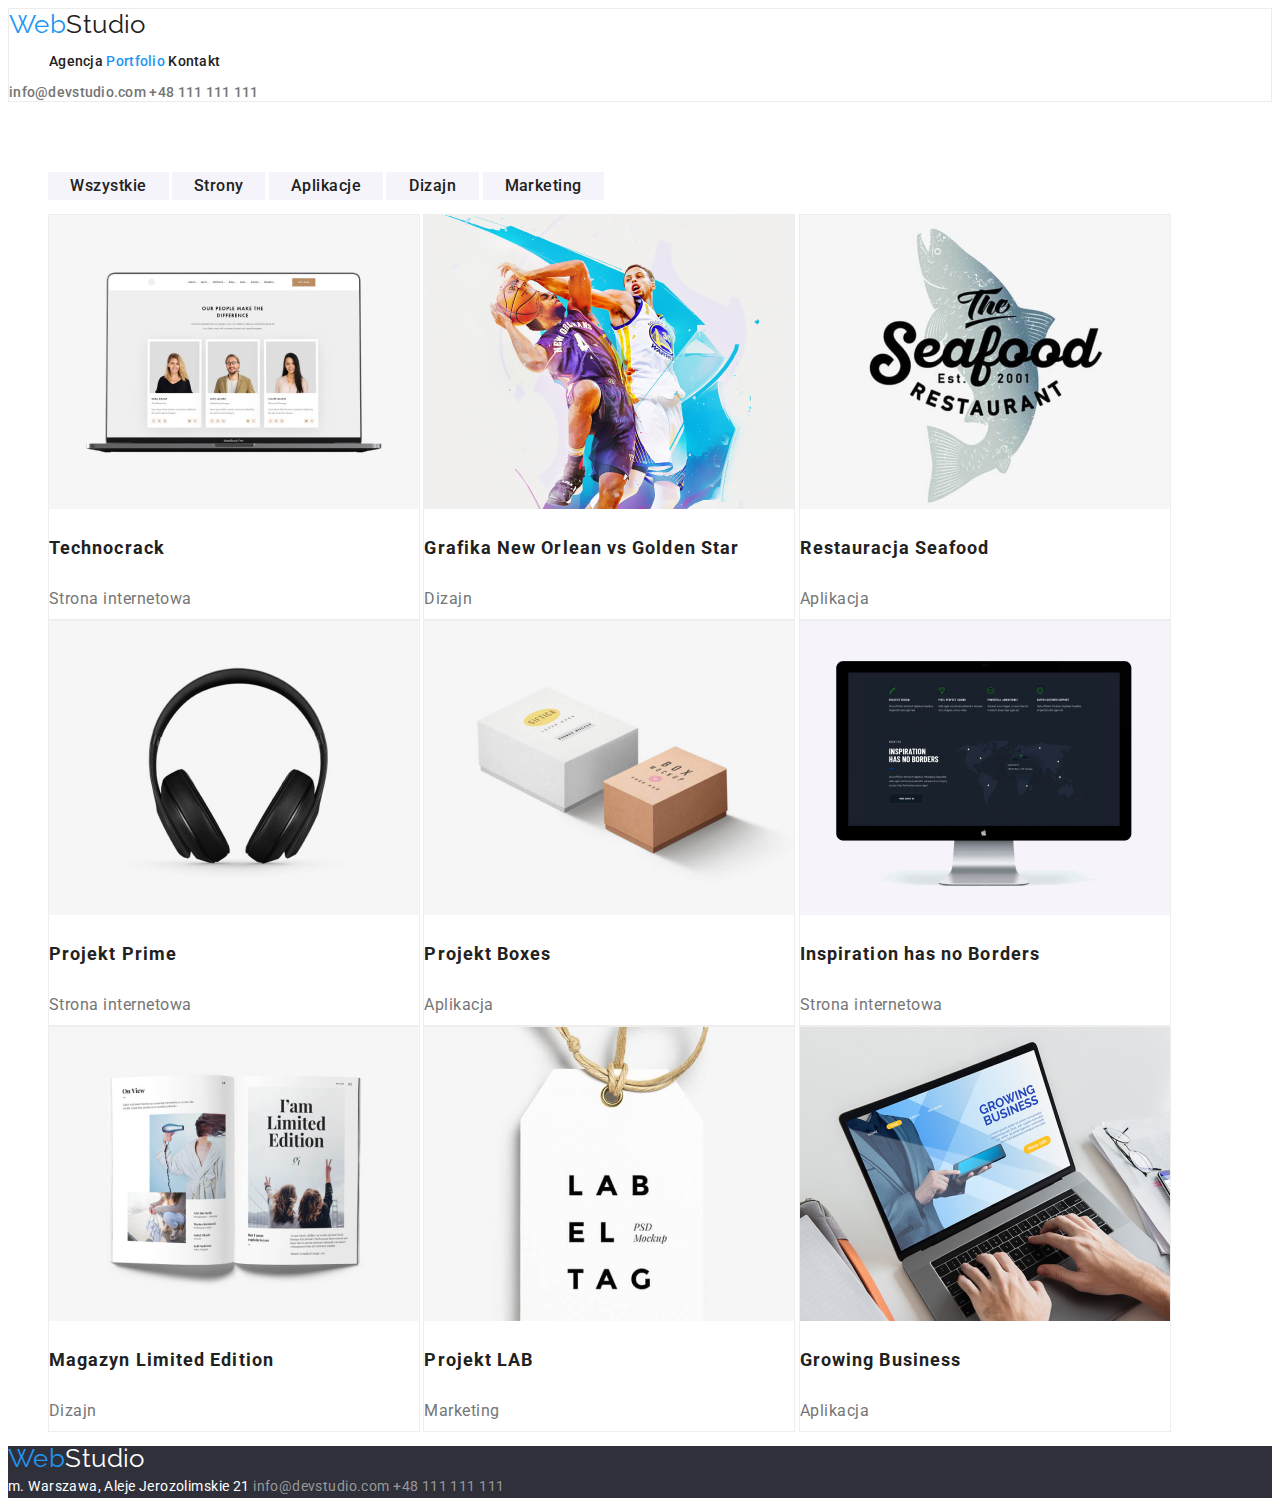
==== portfolio.html @ 585205e4 "files" ====
<!DOCTYPE html>
<html lang="pl">
  <head>
        <meta charset="UTF-8" />
        <meta name="viewport" content="width=device-width, initial-scale=1.0" />
        <link rel="stylesheet" href="css/styles.css">
        <link rel="preconnect" href="https://fonts.googleapis.com">
        <link rel="preconnect" href="https://fonts.gstatic.com" crossorigin>
        <link href="https://fonts.googleapis.com/css2?family=Raleway:wght@700&family=Roboto:wght@400;500;700;900&display=swap" rel="stylesheet">

        <title>Zadanie domowe nr:2</title>
    </head>
    <body>
        <header>
            <a class="logo-ws" href="index.html" ><span class="logo-color">Web</span>Studio</a>
            <nav>
                <ul class="header-list">
                    <li><a class="header-link" href="index.html">Agencja</a></li>
                    <li><a class="header-link current" href="portfolio.html">Portfolio</a></li>
                    <li><a class="header-link" href="#">Kontakt</a></li>
                </ul>
            </nav>
            <div class="header-kontakt">
                <a href="mailto:info@devstudio.com">info@devstudio.com</a>
                <a href="tel:+48111111111">+48 111 111 111</a>
            </div>
        </header>
        <main>
            <section class="title-button">
                <h1>Something to hide</h1>
                <ul>
                    <li class="but-list">
                        <button  type="button" style=" width:121px;">
                            Wszystkie
                        </button>
                    </li>
                    <li class="but-list">
                        <button type="button" style=" width:93px;">
                            Strony
                        </button>
                    </li>
                    <li class="but-list">
                        <button type="button" style=" width:114px;">
                            Aplikacje
                        </button>
                    </li>
                    <li class="but-list">
                        <button type="button" style=" width:93px;">
                            Dizajn
                        </button>
                    </li>
                    <li class="but-list">
                        <button type="button" style=" width:121px;">
                            Marketing
                        </button>
                    </li>
                </ul>
                <ul>
                    <li class="portf-list"><img src="images/technocrack.jpg" alt="technocrack" width="370"><h3>Technocrack</h3> <p>Strona internetowa</p></li>
                    <li class="portf-list"><img src="images/GNOvsGS.jpg" alt="Grafika New Orlean vs Golden Star" width="370"><h3>Grafika New Orlean vs Golden Star</h3> <p>Dizajn</p></li>
                    <li class="portf-list"><img src="images/restauracja-seafood.jpg" alt="Restauracja Seafood" width="370"><h3>Restauracja Seafood</h3> <p>Aplikacja</p></li>
                    <li class="portf-list"><img src="images/projekt-prime.jpg" alt="Projekt Prime" width="370"><h3>Projekt Prime</h3> <p>Strona internetowa</p></li>
                    <li class="portf-list"><img src="images/projekt-boxes.jpg" alt="Projekt Boxes" width="370"><h3>Projekt Boxes</h3> <p>Aplikacja</p></li>
                    <li class="portf-list"><img src="images/IHN-borders.jpg" alt="Inspiration has no Borders" width="370"><h3>Inspiration has no Borders</h3> <p>Strona internetowa</p></li>
                    <li class="portf-list"><img src="images/limited-edition.jpg" alt="Magazyn Limited Edition" width="370"><h3>Magazyn Limited Edition</h3> <p>Dizajn</p></li>
                    <li class="portf-list"><img src="images/projekt-LAB.jpg" alt="Projekt LAB" width="370"><h3>Projekt LAB</h3> <p>Marketing</p></li>
                    <li class="portf-list"><img src="images/groving-business.jpg" alt="Growing Business" width="370"><h3>Growing Business</h3> <p>Aplikacja</p></li>
                </ul>
            </section>
        </main>
        <footer>
            <a href="index.html" class="logo-ws"><span class="logo-color">Web</span>Studio</a>
            <address>
                <a class="map-address" href="https://goo.gl/maps/nUJ5Fd3hbuF8FEqy5">m. Warszawa, Aleje Jerozolimskie 21<a>
                <a class="contact-info" href="mailto:info@devstudio.com">info@devstudio.com</a>
                <a class="contact-info" href="tel:+48111111111">+48 111 111 111</a>
            </address>
        </footer>
    </body>
</html>
---- css/styles.css ----
:root {
  --link_and_button_color: #2196f3;
  --letters_and_logo_color_black: #212121;
  --letters_and_logo_color_white: #ffffff;
}
body {
  font-family: "Roboto";
  background-color: var(--letters_and_logo_color_white);
  color: var(--letters_and_logo_color_black);
  font-size: 14px;
  letter-spacing: 0.03em;
}
a {
  text-decoration: none;
}
header {
  border: 1px solid #ececec;
}
.logo-ws {
  font-family: "Raleway";
  font-size: 26px;
  color: var(--letters_and_logo_color_black);
}
.logo-color {
  color: var(--link_and_button_color);
}

.header-link {
  font-weight: 500;
  font-size: 14px;
  line-height: 1.14;
  letter-spacing: 0.02em;
  color: var(--letters_and_logo_color_black);
  display: inline-block;
}
.header-link:hover {
  color: var(--link_and_button_color);
}
.header-kontakt > a {
  color: #757575;
  font-weight: 500;
  font-size: 14px;
  line-height: 1.14;
  letter-spacing: 0.02em;
}
.header-kontakt > a:hover {
  color: var(--link_and_button_color);
}
.header-list > li {
  display: inline-block;
}
.title-section {
  background: #2f303a;
  text-align: center;
}
.title-section > h1 {
  font-size: 44px;
  line-height: 1.36;
  letter-spacing: 0.06em;
  color: var(--letters_and_logo_color_white);
  font-weight: 900;
  white-space: pre-wrap;
}
.title-section > button {
  width: 200px;
  height: 50px;
  font-family: "Roboto";
  font-weight: 700;
  font-size: 16px;
  line-height: 1.88;
  letter-spacing: 0.06em;
  color: var(--letters_and_logo_color_white);
  box-shadow: 0px 4px 4px var(--letters_and_logo_color_black);
  border-radius: 4px;
  background-color: var(--link_and_button_color);
  cursor: pointer;
}
.Advantages > h2 {
  position: absolute;
  width: 1px;
  height: 1px;
  margin: -1px;
  border: 0;
  padding: 0;

  white-space: normal;
  clip-path: inset(100%);
  clip: rect(0 0 0 0);
  overflow: hidden;
}
.adv-list {
  display: inline-block;
}
.adv-list > h3 {
  font-weight: 700;
  font-size: 14px;
  line-height: 1.14;
  letter-spacing: 0.03em;
}
.adv-list > p {
  width: 270px;
  line-height: 1.71;
  color: #757575;
}
.wwd-list {
  display: inline-block;
}
.what-we-do > h2 {
  font-weight: 700;
  font-size: 36px;
  line-height: 1.16;
  letter-spacing: 0.03em;
}
.our-team {
  display: inline-block;
  text-align: center;
  background-color: #f5f4fa;
}
.our-team > h2 {
  padding-top: 94px;
  padding-bottom: 10px;
  font-weight: 700;
  font-size: 36px;
  line-height: 1.16;
  letter-spacing: 0.03em;
}
.team-list {
  display: inline-block;
}
.team-list > h3 {
  font-weight: 500;
  font-size: 16px;
  line-height: 1.18;
  letter-spacing: 0.03em;
}
.team-list > p {
  font-size: 16px;
  color: #757575;
  letter-spacing: 0.03em;
}
footer {
  background: #2f303a;
  line-height: 24px;
}
footer > .logo-ws {
  color: var(--letters_and_logo_color_white);
}
.map-address {
  color: var(--letters_and_logo_color_white);
}
.contact-info {
  color: #999999;
}
address {
  font-style: normal;
}
address > ul {
  list-style-type: none;
}
.footer-a-style {
  display: block;
  font-size: 14px;
  line-height: 1.71;
}
address > a:hover {
  color: var(--link_and_button_color);
}
.current {
  color: var(--link_and_button_color);
}

/* ⬇ <<PORTFOLIO>> ⬇ */

.title-button > h1 {
  visibility: hidden;
}
.but-list {
  display: inline-flex;
}
.but-list > button {
  font-weight: 500;
  font-size: 16px;
  line-height: 1.62;
  background-color: #f5f4fa;
  color: var(--letters_and_logo_color_black);
  border: none;
  cursor: pointer;
  letter-spacing: 0.03em;
  font-family: inherit;
}
.but-list > button:hover {
  background-color: var(--link_and_button_color);
  color: var(--letters_and_logo_color_white);
}
.portfolio-list {
  font-weight: 700;
  font-size: 18px;
}
.portf-list {
  display: inline-block;
  width: 370px;
  height: 404px;
  text-align: left;
  background-color: var(--letters_and_logo_color_white);
  border: 1px solid #eeeeee;
}
.portf-list > h3 {
  font-weight: 700;
  font-size: 18px;
  line-height: 2;
  letter-spacing: 0.06em;
}
.portf-list > p {
  font-size: 16px;
  line-height: 1.88;
  color: #757575;
  letter-spacing: 0.03em;
}
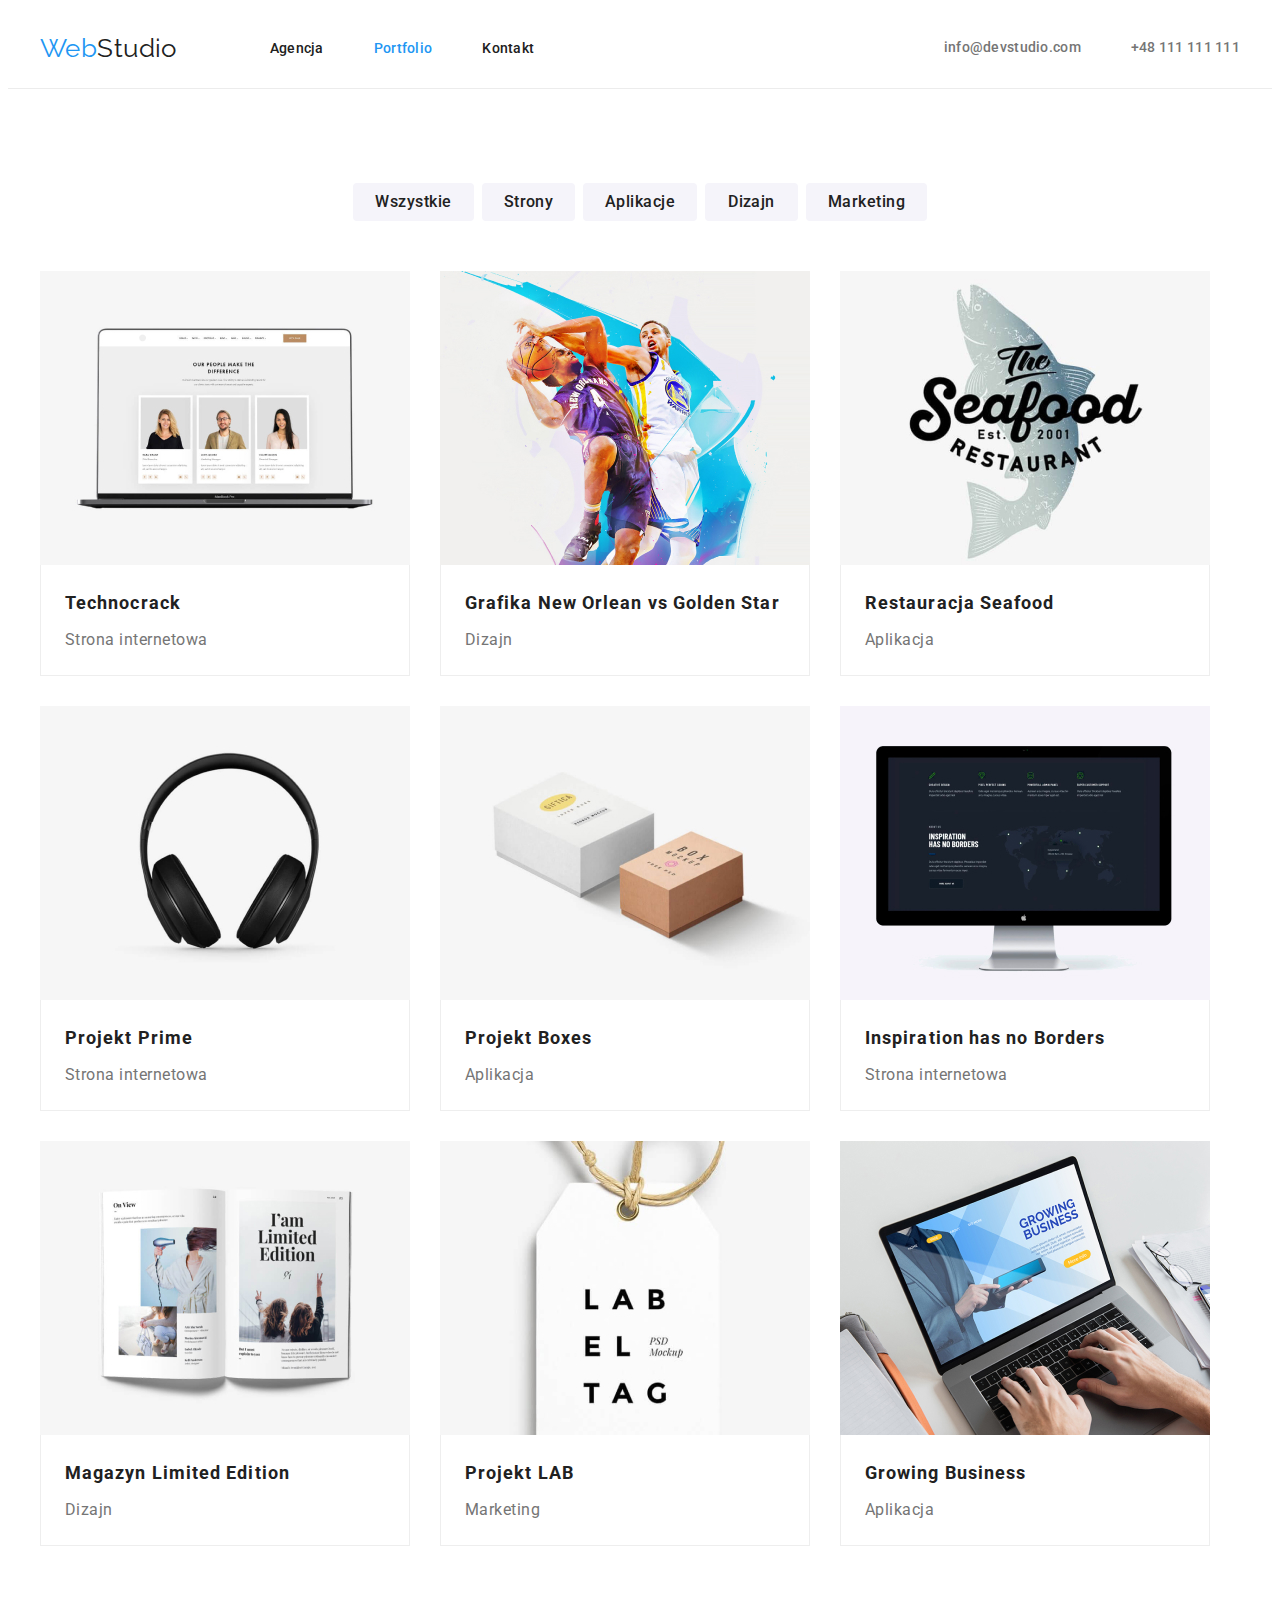
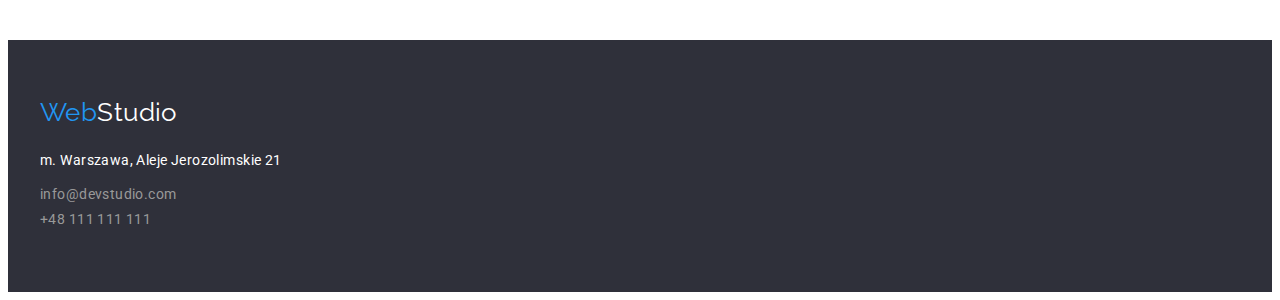
==== commit 25219759: "files" ====
--- a/portfolio.html
+++ b/portfolio.html
@@ -1,80 +1,199 @@
 <!DOCTYPE html>
 <html lang="pl">
   <head>
-        <meta charset="UTF-8" />
-        <meta name="viewport" content="width=device-width, initial-scale=1.0" />
-        <link rel="stylesheet" href="css/styles.css">
-        <link rel="preconnect" href="https://fonts.googleapis.com">
-        <link rel="preconnect" href="https://fonts.gstatic.com" crossorigin>
-        <link href="https://fonts.googleapis.com/css2?family=Raleway:wght@700&family=Roboto:wght@400;500;700;900&display=swap" rel="stylesheet">
+    <meta charset="UTF-8" />
+    <meta name="viewport" content="width=device-width, initial-scale=1.0" />
 
-        <title>Zadanie domowe nr:2</title>
-    </head>
-    <body>
-        <header>
-            <a class="logo-ws" href="index.html" ><span class="logo-color">Web</span>Studio</a>
-            <nav>
-                <ul class="header-list">
-                    <li><a class="header-link" href="index.html">Agencja</a></li>
-                    <li><a class="header-link current" href="portfolio.html">Portfolio</a></li>
-                    <li><a class="header-link" href="#">Kontakt</a></li>
-                </ul>
-            </nav>
-            <div class="header-kontakt">
-                <a href="mailto:info@devstudio.com">info@devstudio.com</a>
-                <a href="tel:+48111111111">+48 111 111 111</a>
-            </div>
-        </header>
-        <main>
-            <section class="title-button">
-                <h1>Something to hide</h1>
-                <ul>
-                    <li class="but-list">
-                        <button  type="button" style=" width:121px;">
-                            Wszystkie
-                        </button>
-                    </li>
-                    <li class="but-list">
-                        <button type="button" style=" width:93px;">
-                            Strony
-                        </button>
-                    </li>
-                    <li class="but-list">
-                        <button type="button" style=" width:114px;">
-                            Aplikacje
-                        </button>
-                    </li>
-                    <li class="but-list">
-                        <button type="button" style=" width:93px;">
-                            Dizajn
-                        </button>
-                    </li>
-                    <li class="but-list">
-                        <button type="button" style=" width:121px;">
-                            Marketing
-                        </button>
-                    </li>
-                </ul>
-                <ul>
-                    <li class="portf-list"><img src="images/technocrack.jpg" alt="technocrack" width="370"><h3>Technocrack</h3> <p>Strona internetowa</p></li>
-                    <li class="portf-list"><img src="images/GNOvsGS.jpg" alt="Grafika New Orlean vs Golden Star" width="370"><h3>Grafika New Orlean vs Golden Star</h3> <p>Dizajn</p></li>
-                    <li class="portf-list"><img src="images/restauracja-seafood.jpg" alt="Restauracja Seafood" width="370"><h3>Restauracja Seafood</h3> <p>Aplikacja</p></li>
-                    <li class="portf-list"><img src="images/projekt-prime.jpg" alt="Projekt Prime" width="370"><h3>Projekt Prime</h3> <p>Strona internetowa</p></li>
-                    <li class="portf-list"><img src="images/projekt-boxes.jpg" alt="Projekt Boxes" width="370"><h3>Projekt Boxes</h3> <p>Aplikacja</p></li>
-                    <li class="portf-list"><img src="images/IHN-borders.jpg" alt="Inspiration has no Borders" width="370"><h3>Inspiration has no Borders</h3> <p>Strona internetowa</p></li>
-                    <li class="portf-list"><img src="images/limited-edition.jpg" alt="Magazyn Limited Edition" width="370"><h3>Magazyn Limited Edition</h3> <p>Dizajn</p></li>
-                    <li class="portf-list"><img src="images/projekt-LAB.jpg" alt="Projekt LAB" width="370"><h3>Projekt LAB</h3> <p>Marketing</p></li>
-                    <li class="portf-list"><img src="images/groving-business.jpg" alt="Growing Business" width="370"><h3>Growing Business</h3> <p>Aplikacja</p></li>
-                </ul>
-            </section>
-        </main>
-        <footer>
-            <a href="index.html" class="logo-ws"><span class="logo-color">Web</span>Studio</a>
-            <address>
-                <a class="map-address" href="https://goo.gl/maps/nUJ5Fd3hbuF8FEqy5">m. Warszawa, Aleje Jerozolimskie 21<a>
-                <a class="contact-info" href="mailto:info@devstudio.com">info@devstudio.com</a>
-                <a class="contact-info" href="tel:+48111111111">+48 111 111 111</a>
-            </address>
-        </footer>
-    </body>
+    <link rel="preconnect" href="https://fonts.googleapis.com" />
+    <link rel="preconnect" href="https://fonts.gstatic.com" crossorigin />
+    <link
+      href="https://fonts.googleapis.com/css2?family=Raleway:wght@700&family=Roboto:wght@400;500;700;900&display=swap"
+      rel="stylesheet"
+    />
+    <link
+      rel="stylesheet"
+      href="https://cdnjs.cloudflare.com/ajax/libs/modern-normalize/1.1.0/modern-normalize.min.css"
+      integrity="sha512-wpPYUAdjBVSE4KJnH1VR1HeZfpl1ub8YT/NKx4PuQ5NmX2tKuGu6U/JRp5y+Y8XG2tV+wKQpNHVUX03MfMFn9Q=="
+      crossorigin="anonymous"
+      referrerpolicy="no-referrer"
+    />
+
+    <title>Zadanie domowe nr:3</title>
+    <link rel="stylesheet" href="css/styles.css" />
+  </head>
+  <body>
+    <header>
+      <div class="container header-help">
+        <nav class="header-nav">
+          <a href="index.html" class="logo-ws"
+            ><span class="logo-color">Web</span>Studio</a
+          >
+          <ul class="header-list">
+            <li><a class="header-link" href="index.html">Agencja</a></li>
+            <li>
+              <a class="header-link current" href="portfolio.html">Portfolio</a>
+            </li>
+            <li><a class="header-link" href="#">Kontakt</a></li>
+          </ul>
+        </nav>
+        <div class="header-kontakt">
+          <a
+            class="header-link header-kontact-link"
+            href="mailto:info@devstudio.com"
+            >info@devstudio.com</a
+          >
+          <a class="header-link header-kontact-link" href="tel:+48111111111"
+            >+48 111 111 111</a
+          >
+        </div>
+      </div>
+    </header>
+    <main>
+      <section class="section">
+        <div class="container">
+          <h1 class="title-button-h1">Something to hide</h1>
+          <ul class="title-button">
+            <li class="but-list">
+              <button type="button" style="width: 121px">Wszystkie</button>
+            </li>
+            <li class="but-list">
+              <button type="button" style="width: 93px">Strony</button>
+            </li>
+            <li class="but-list">
+              <button type="button" style="width: 114px">Aplikacje</button>
+            </li>
+            <li class="but-list">
+              <button type="button" style="width: 93px">Dizajn</button>
+            </li>
+            <li class="but-list">
+              <button type="button" style="width: 121px">Marketing</button>
+            </li>
+          </ul>
+          <ul class="portfolio-list">
+            <li class="portf-list">
+              <img src="images/technocrack.jpg" alt="technocrack" width="370" />
+              <div>
+                <h3 class="portf-list-h3">Technocrack</h3>
+                <p class="portf-list-p">Strona internetowa</p>
+              </div>
+            </li>
+            <li class="portf-list">
+              <img
+                src="images/GNOvsGS.jpg"
+                alt="Grafika New Orlean vs Golden Star"
+                width="370"
+              />
+              <div>
+                <h3 class="portf-list-h3">Grafika New Orlean vs Golden Star</h3>
+                <p class="portf-list-p">Dizajn</p>
+              </div>
+            </li>
+            <li class="portf-list">
+              <img
+                src="images/restauracja-seafood.jpg"
+                alt="Restauracja Seafood"
+                width="370"
+              />
+              <div>
+                <h3 class="portf-list-h3">Restauracja Seafood</h3>
+                <p class="portf-list-p">Aplikacja</p>
+              </div>
+            </li>
+            <li class="portf-list">
+              <img
+                src="images/projekt-prime.jpg"
+                alt="Projekt Prime"
+                width="370"
+              />
+              <div>
+                <h3 class="portf-list-h3">Projekt Prime</h3>
+                <p class="portf-list-p">Strona internetowa</p>
+              </div>
+            </li>
+            <li class="portf-list">
+              <img
+                src="images/projekt-boxes.jpg"
+                alt="Projekt Boxes"
+                width="370"
+              />
+              <div>
+                <h3 class="portf-list-h3">Projekt Boxes</h3>
+                <p class="portf-list-p">Aplikacja</p>
+              </div>
+            </li>
+            <li class="portf-list">
+              <img
+                src="images/IHN-borders.jpg"
+                alt="Inspiration has no Borders"
+                width="370"
+              />
+              <div>
+                <h3 class="portf-list-h3">Inspiration has no Borders</h3>
+                <p class="portf-list-p">Strona internetowa</p>
+              </div>
+            </li>
+            <li class="portf-list">
+              <img
+                src="images/limited-edition.jpg"
+                alt="Magazyn Limited Edition"
+                width="370"
+              />
+              <div>
+                <h3 class="portf-list-h3">Magazyn Limited Edition</h3>
+                <p class="portf-list-p">Dizajn</p>
+              </div>
+            </li>
+            <li class="portf-list">
+              <img src="images/projekt-LAB.jpg" alt="Projekt LAB" width="370" />
+              <div>
+                <h3 class="portf-list-h3">Projekt LAB</h3>
+                <p class="portf-list-p">Marketing</p>
+              </div>
+            </li>
+            <li class="portf-list">
+              <img
+                src="images/groving-business.jpg"
+                alt="Growing Business"
+                width="370"
+              />
+              <div>
+                <h3 class="portf-list-h3">Growing Business</h3>
+                <p class="portf-list-p">Aplikacja</p>
+              </div>
+            </li>
+          </ul>
+        </div>
+      </section>
+    </main>
+    <footer class="footer-portfolio">
+      <div class="container">
+        <a href="index.html" class="logo-ws logo-ws-white"
+          ><span class="logo-color">Web</span>Studio</a
+        >
+        <address>
+          <ul>
+            <li class="address-margin">
+              <a
+                class="map-address footer-a-style"
+                href="https://goo.gl/maps/nUJ5Fd3hbuF8FEqy5"
+                >m. Warszawa, Aleje Jerozolimskie 21</a
+              >
+            </li>
+            <li>
+              <a
+                class="contact-info footer-a-style"
+                href="mailto:info@devstudio.com"
+                >info@devstudio.com</a
+              >
+            </li>
+            <li>
+              <a class="contact-info footer-a-style" href="tel:+48111111111"
+                >+48 111 111 111</a
+              >
+            </li>
+          </ul>
+        </address>
+      </div>
+    </footer>
+  </body>
 </html>
--- a/css/styles.css
+++ b/css/styles.css
@@ -10,11 +10,58 @@
   font-size: 14px;
   letter-spacing: 0.03em;
 }
+h1,
+h2,
+h3,
+h4,
+h5,
+h6,
+p {
+  margin: 0;
+}
+img {
+  display: block;
+  max-width: 100%;
+  height: auto;
+}
+
+ul,
+ol {
+  list-style: none;
+  padding-left: 0;
+  margin: 0;
+}
 a {
   text-decoration: none;
 }
+address {
+  font-style: normal;
+}
+button {
+  display: block;
+  cursor: pointer;
+  border: none;
+  border-radius: 4px;
+}
+.section {
+  padding-top: 94px;
+  padding-bottom: 94px;
+}
+.container {
+  width: 1200px;
+  margin: 0 auto;
+  padding: 0 15px;
+}
+.padding-top-0 {
+  padding-top: 0;
+}
 header {
-  border: 1px solid #ececec;
+  padding: 25px 0;
+  border-bottom: 1px solid #ececec;
+}
+.header-help {
+  display: flex;
+  align-items: center;
 }
 .logo-ws {
   font-family: "Raleway";
@@ -24,46 +71,58 @@
 .logo-color {
   color: var(--link_and_button_color);
 }
-
+.header-nav {
+  display: flex;
+  align-items: center;
+}
 .header-link {
   font-weight: 500;
   font-size: 14px;
   line-height: 1.14;
   letter-spacing: 0.02em;
   color: var(--letters_and_logo_color_black);
-  display: inline-block;
 }
 .header-link:hover {
   color: var(--link_and_button_color);
 }
-.header-kontakt > a {
+.header-kontakt {
+  display: flex;
+  align-items: center;
+  gap: 50px;
+  margin-left: auto;
+}
+.header-kontact-link {
   color: #757575;
-  font-weight: 500;
-  font-size: 14px;
-  line-height: 1.14;
-  letter-spacing: 0.02em;
 }
 .header-kontakt > a:hover {
   color: var(--link_and_button_color);
 }
-.header-list > li {
-  display: inline-block;
+.header-list {
+  display: flex;
+  gap: 50px;
+  margin-left: 93px;
+  list-style: none;
+  margin: 0;
+  padding: 0;
+  margin-left: 93px;
 }
 .title-section {
+  text-align: center;
   background: #2f303a;
-  text-align: center;
-}
-.title-section > h1 {
+  padding: 200px 0;
+}
+.title-section-h1 {
   font-size: 44px;
   line-height: 1.36;
   letter-spacing: 0.06em;
   color: var(--letters_and_logo_color_white);
   font-weight: 900;
-  white-space: pre-wrap;
-}
-.title-section > button {
-  width: 200px;
-  height: 50px;
+  width: 696px;
+  margin: 0 auto;
+  margin-bottom: 30px;
+}
+.title-section-button {
+  min-width: 200px;
   font-family: "Roboto";
   font-weight: 700;
   font-size: 16px;
@@ -73,67 +132,85 @@
   box-shadow: 0px 4px 4px var(--letters_and_logo_color_black);
   border-radius: 4px;
   background-color: var(--link_and_button_color);
-  cursor: pointer;
-}
-.Advantages > h2 {
+  margin: 0 auto;
+  padding: 10px 41px;
+  border: none;
+}
+.advantages {
+  display: flex;
+  justify-content: center;
+  gap: 30px;
+  margin: 0;
+  padding: 0;
+}
+.advantages-h2 {
   position: absolute;
   width: 1px;
   height: 1px;
   margin: -1px;
   border: 0;
   padding: 0;
-
   white-space: normal;
   clip-path: inset(100%);
   clip: rect(0 0 0 0);
   overflow: hidden;
 }
-.adv-list {
-  display: inline-block;
-}
 .adv-list > h3 {
   font-weight: 700;
   font-size: 14px;
   line-height: 1.14;
   letter-spacing: 0.03em;
+  margin-bottom: 10px;
 }
 .adv-list > p {
   width: 270px;
   line-height: 1.71;
   color: #757575;
 }
-.wwd-list {
-  display: inline-block;
-}
-.what-we-do > h2 {
+.what-we-do-list {
+  display: flex;
+  gap: 30px;
+}
+.what-we-do-h2 {
+  text-align: center;
   font-weight: 700;
   font-size: 36px;
   line-height: 1.16;
   letter-spacing: 0.03em;
+  margin-bottom: 50px;
 }
 .our-team {
-  display: inline-block;
   text-align: center;
   background-color: #f5f4fa;
 }
-.our-team > h2 {
-  padding-top: 94px;
-  padding-bottom: 10px;
+.our-team-ul {
+  display: flex;
+  gap: 30px;
+}
+.our-team-h2 {
   font-weight: 700;
   font-size: 36px;
   line-height: 1.16;
   letter-spacing: 0.03em;
+  margin-bottom: 50px;
 }
 .team-list {
-  display: inline-block;
-}
-.team-list > h3 {
+  background: #ffffff;
+  box-shadow: 0px 1px 3px rgba(0, 0, 0, 0.12), 0px 1px 1px rgba(0, 0, 0, 0.14),
+    0px 2px 1px rgba(0, 0, 0, 0.2);
+  border-radius: 0px 0px 4px 4px;
+}
+.team-list > div {
+  padding: 30px 0;
+}
+.team-list-h3 {
   font-weight: 500;
   font-size: 16px;
   line-height: 1.18;
   letter-spacing: 0.03em;
-}
-.team-list > p {
+  margin-bottom: 10px;
+}
+.team-list-p {
   font-size: 16px;
   color: #757575;
   letter-spacing: 0.03em;
@@ -141,8 +218,9 @@
 footer {
   background: #2f303a;
   line-height: 24px;
-}
-footer > .logo-ws {
+  padding: 60px 0;
+}
+.logo-ws-white {
   color: var(--letters_and_logo_color_white);
 }
 .map-address {
@@ -153,31 +231,54 @@
 }
 address {
   font-style: normal;
-}
-address > ul {
-  list-style-type: none;
+  margin-top: 20px;
+}
+.address-margin {
+  margin-bottom: 9px;
 }
 .footer-a-style {
-  display: block;
   font-size: 14px;
   line-height: 1.71;
 }
 address > a:hover {
   color: var(--link_and_button_color);
 }
+
 .current {
   color: var(--link_and_button_color);
 }
+.footer-a-style:hover {
+  color: var(--link_and_button_color);
+}
 
 /* ⬇ <<PORTFOLIO>> ⬇ */
-
-.title-button > h1 {
-  visibility: hidden;
+.title-button {
+  display: flex;
+  flex-direction: row;
+  justify-content: center;
+  flex-wrap: wrap;
+  gap: 8px;
+  margin-bottom: 50px;
+}
+.title-button-h1 {
+  position: absolute;
+  width: 1px;
+  height: 1px;
+  margin: -1px;
+  border: 0;
+  padding: 0;
+
+  white-space: nowrap;
+  clip-path: inset(100%);
+  clip: rect(0 0 0 0);
+  overflow: hidden;
 }
 .but-list {
   display: inline-flex;
 }
 .but-list > button {
+  width: 93px;
+  height: 38px;
   font-weight: 500;
   font-size: 16px;
   line-height: 1.62;
@@ -185,6 +286,7 @@
   color: var(--letters_and_logo_color_black);
   border: none;
   cursor: pointer;
+  border-radius: 4px;
   letter-spacing: 0.03em;
   font-family: inherit;
 }
@@ -193,26 +295,38 @@
   color: var(--letters_and_logo_color_white);
 }
 .portfolio-list {
-  font-weight: 700;
-  font-size: 18px;
-}
+  display: flex;
+  flex-wrap: wrap;
+  gap: 30px;
+}
+
 .portf-list {
-  display: inline-block;
   width: 370px;
-  height: 404px;
-  text-align: left;
-  background-color: var(--letters_and_logo_color_white);
+}
+
+.portf-list > img {
+  width: 100%;
+}
+.portf-list > div {
+  padding-left: 24px;
+  padding-top: 20px;
+  padding-bottom: 20px;
   border: 1px solid #eeeeee;
-}
-.portf-list > h3 {
+  border-top: 0;
+}
+.portf-list-h3 {
   font-weight: 700;
   font-size: 18px;
   line-height: 2;
   letter-spacing: 0.06em;
-}
-.portf-list > p {
+  margin-bottom: 4px;
+}
+.portf-list-p {
   font-size: 16px;
   line-height: 1.88;
   color: #757575;
   letter-spacing: 0.03em;
 }
+.current {
+  color: var(--link_and_button_color);
+}
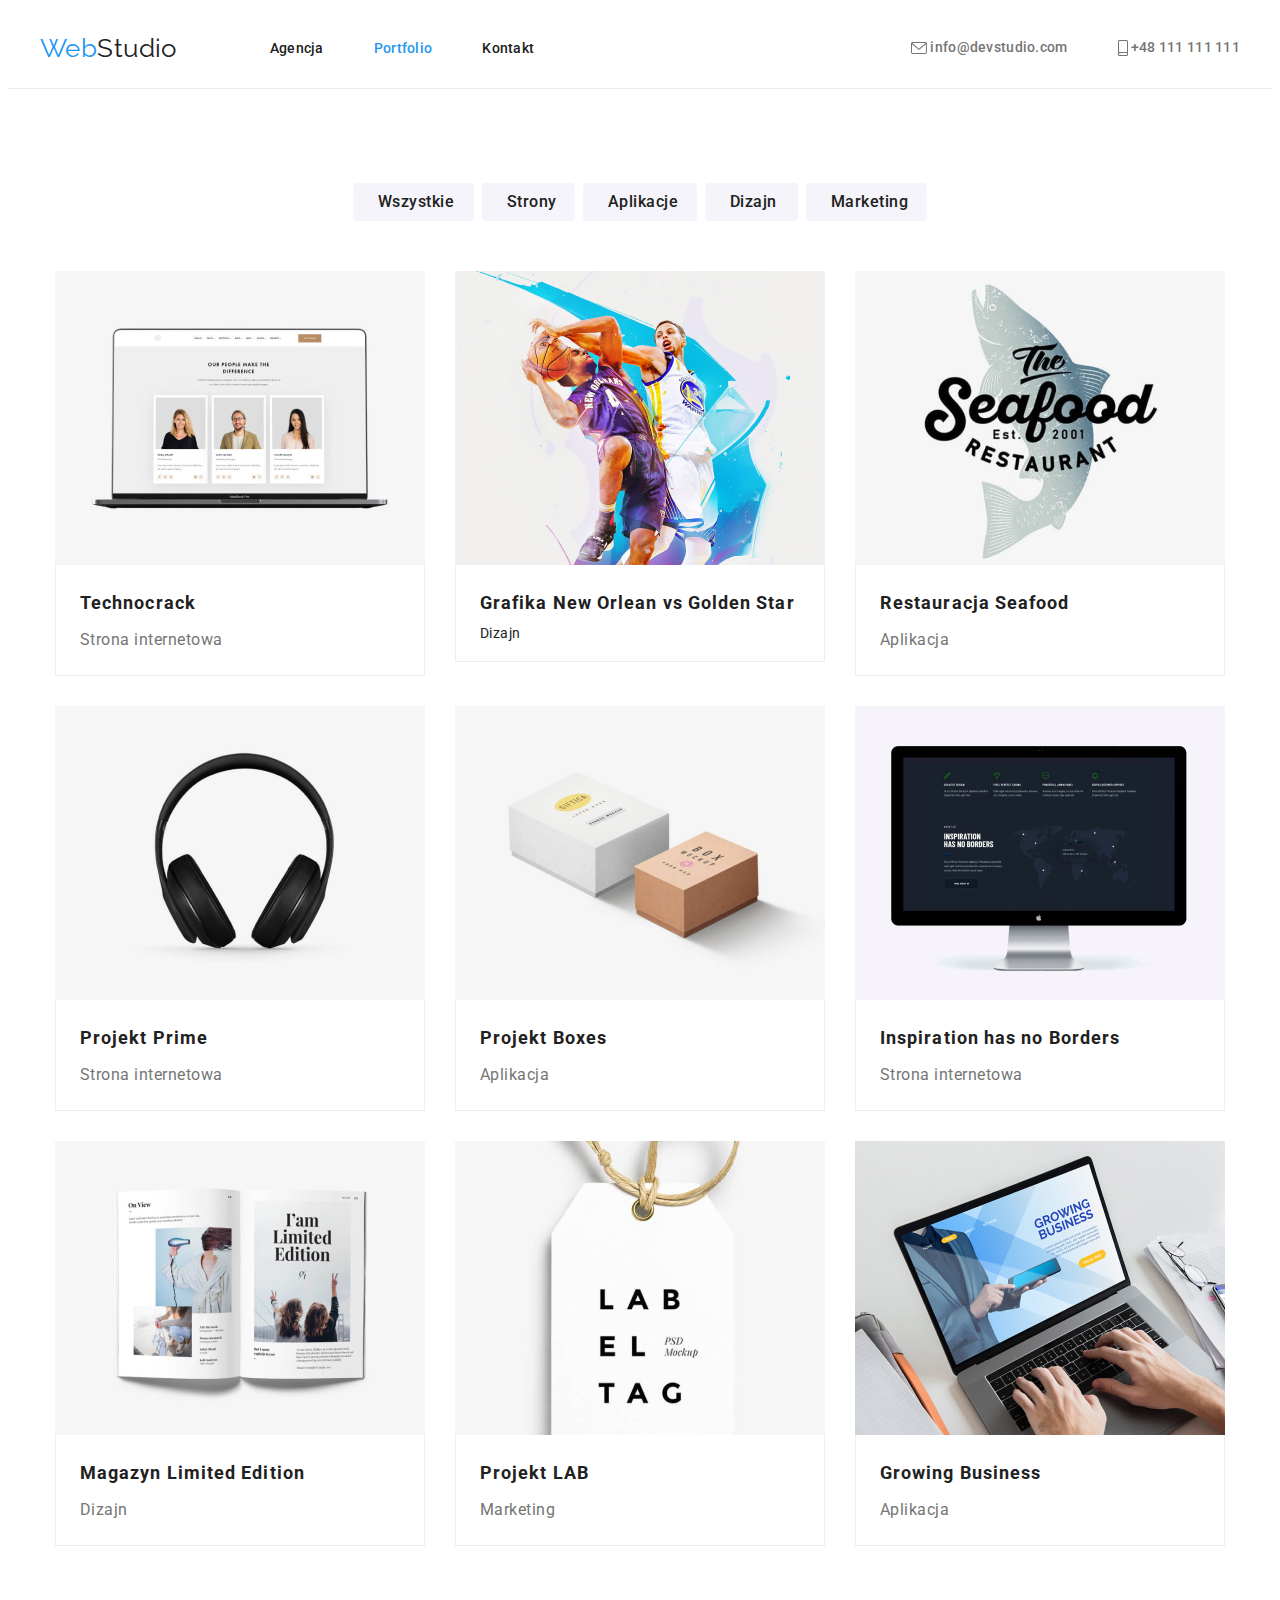
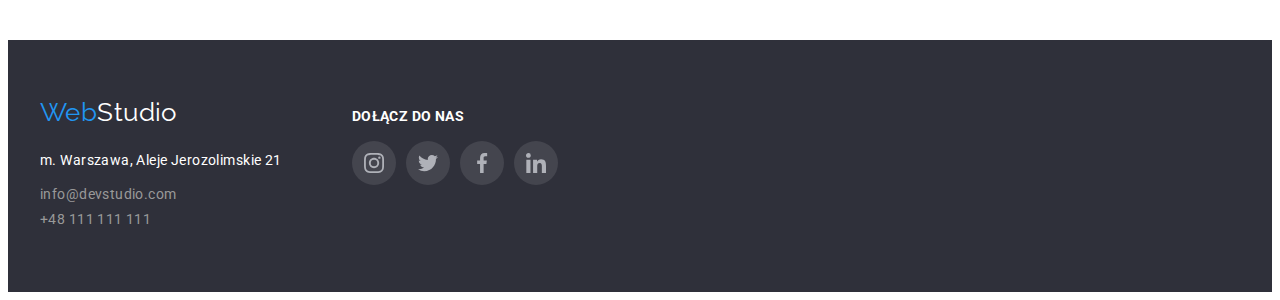
==== commit eba310d4: "zadanie domowe nr4" ====
--- a/portfolio.html
+++ b/portfolio.html
@@ -18,181 +18,257 @@
       referrerpolicy="no-referrer"
     />
 
-    <title>Zadanie domowe nr:3</title>
+    <title>Zadanie domowe nr:4</title>
     <link rel="stylesheet" href="css/styles.css" />
   </head>
   <body>
     <header>
-      <div class="container header-help">
-        <nav class="header-nav">
-          <a href="index.html" class="logo-ws"
-            ><span class="logo-color">Web</span>Studio</a
+      <div class="container header__help">
+        <nav class="header__nav">
+          <a href="index.html" class="logo__ws"
+            ><span class="logo__color">Web</span>Studio</a
           >
-          <ul class="header-list">
-            <li><a class="header-link" href="index.html">Agencja</a></li>
-            <li>
-              <a class="header-link current" href="portfolio.html">Portfolio</a>
-            </li>
-            <li><a class="header-link" href="#">Kontakt</a></li>
+          <ul class="header__list">
+            <li>
+              <a class="header__link" href="index.html">Agencja</a>
+            </li>
+            <li>
+              <a class="header__link current" href="portfolio.html"
+                >Portfolio</a
+              >
+            </li>
+            <li><a class="header__link" href="#">Kontakt</a></li>
           </ul>
         </nav>
-        <div class="header-kontakt">
+        <div class="header__kontakt">
           <a
-            class="header-link header-kontact-link"
+            class="header__link header__kontact__link"
             href="mailto:info@devstudio.com"
-            >info@devstudio.com</a
           >
-          <a class="header-link header-kontact-link" href="tel:+48111111111"
-            >+48 111 111 111</a
-          >
+            <svg class="header__kontakt__icon" width="16" height="12">
+              <use href="images/icons.svg#icon-envelope"></use>
+            </svg>
+            info@devstudio.com
+          </a>
+          <a class="header__link header__kontact__link" href="tel:+48111111111">
+            <svg class="header__kontakt__icon" width="10" height="16">
+              <use href="images/icons.svg#icon-smartphone"></use>
+            </svg>
+            +48 111 111 111
+          </a>
         </div>
       </div>
     </header>
     <main>
       <section class="section">
         <div class="container">
-          <h1 class="title-button-h1">Something to hide</h1>
-          <ul class="title-button">
-            <li class="but-list">
+          <h1 class="title__button__h1">Something to hide</h1>
+          <ul class="title__button">
+            <li class="but__list">
               <button type="button" style="width: 121px">Wszystkie</button>
             </li>
-            <li class="but-list">
+            <li class="but__list">
               <button type="button" style="width: 93px">Strony</button>
             </li>
-            <li class="but-list">
+            <li class="but__list">
               <button type="button" style="width: 114px">Aplikacje</button>
             </li>
-            <li class="but-list">
+            <li class="but__list">
               <button type="button" style="width: 93px">Dizajn</button>
             </li>
-            <li class="but-list">
+            <li class="but__list">
               <button type="button" style="width: 121px">Marketing</button>
             </li>
           </ul>
-          <ul class="portfolio-list">
-            <li class="portf-list">
-              <img src="images/technocrack.jpg" alt="technocrack" width="370" />
-              <div>
-                <h3 class="portf-list-h3">Technocrack</h3>
-                <p class="portf-list-p">Strona internetowa</p>
-              </div>
-            </li>
-            <li class="portf-list">
+          <ul class="portfolio__list">
+            <li class="portf__list">
+              <a class="shadow" href="#">
+                <div class="portf__list__over__hidden">
+              <img src="images/technocrack.jpg" alt="technocrack" />
+              </div>
+              <div class="portf__list__div">
+                <h3 class="portf__list__h3">Technocrack</h3>
+                <p class="portf__list__p">Strona internetowa</p>
+              </div>
+              </a>
+            </li>
+            <li class="portf__list">
+              <a class="shadow" href="#">
+                <div class="portf__list__over__hidden">
               <img
                 src="images/GNOvsGS.jpg"
                 alt="Grafika New Orlean vs Golden Star"
-                width="370"
-              />
-              <div>
-                <h3 class="portf-list-h3">Grafika New Orlean vs Golden Star</h3>
-                <p class="portf-list-p">Dizajn</p>
-              </div>
-            </li>
-            <li class="portf-list">
+              />
+              </div>
+              <div class="portf__list__div">
+                <h3 class="portf__list__h3">
+                  Grafika New Orlean vs Golden Star
+                </h3>
+                <p class="portf__list-p">Dizajn</p>
+                </a>
+              </div>
+            </li>
+            <li class="portf__list">
+              <a class="shadow" href="#">
+                <div class="portf__list__over__hidden">
               <img
                 src="images/restauracja-seafood.jpg"
                 alt="Restauracja Seafood"
-                width="370"
-              />
-              <div>
-                <h3 class="portf-list-h3">Restauracja Seafood</h3>
-                <p class="portf-list-p">Aplikacja</p>
-              </div>
-            </li>
-            <li class="portf-list">
+              />
+              </div>
+              <div class="portf__list__div">
+                <h3 class="portf__list__h3">Restauracja Seafood</h3>
+                <p class="portf__list__p">Aplikacja</p>
+              </div>
+              </a>
+            </li>
+            <li class="portf__list">
+              <a class="shadow" href="#">
+                <div class="portf__list__over__hidden">
               <img
                 src="images/projekt-prime.jpg"
                 alt="Projekt Prime"
-                width="370"
-              />
-              <div>
-                <h3 class="portf-list-h3">Projekt Prime</h3>
-                <p class="portf-list-p">Strona internetowa</p>
-              </div>
-            </li>
-            <li class="portf-list">
+              />
+              </div>
+              <div class="portf__list__div">
+                <h3 class="portf__list__h3">Projekt Prime</h3>
+                <p class="portf__list__p">Strona internetowa</p>
+              </div>
+              </a>
+            </li>
+            <li class="portf__list">
+              <a class="shadow" href="#">
+                <div class="portf__list__over__hidden">
               <img
                 src="images/projekt-boxes.jpg"
                 alt="Projekt Boxes"
-                width="370"
-              />
-              <div>
-                <h3 class="portf-list-h3">Projekt Boxes</h3>
-                <p class="portf-list-p">Aplikacja</p>
-              </div>
-            </li>
-            <li class="portf-list">
+              />
+              </div>
+              <div class="portf__list__div">
+                <h3 class="portf__list__h3">Projekt Boxes</h3>
+                <p class="portf__list__p">Aplikacja</p>
+              </div>
+              </a>
+            </li>
+            <li class="portf__list">
+              <a class="shadow" href="#">
+                <div class="portf__list__over__hidden">
               <img
                 src="images/IHN-borders.jpg"
                 alt="Inspiration has no Borders"
-                width="370"
-              />
-              <div>
-                <h3 class="portf-list-h3">Inspiration has no Borders</h3>
-                <p class="portf-list-p">Strona internetowa</p>
-              </div>
-            </li>
-            <li class="portf-list">
+              />
+              </div>
+              <div class="portf__list__div">
+                <h3 class="portf__list__h3">Inspiration has no Borders</h3>
+                <p class="portf__list__p">Strona internetowa</p>
+              </div>
+              </a>
+            </li>
+            <li class="portf__list">
+              <a class="shadow" href="#">
+                <div class="portf__list__over__hidden">
               <img
                 src="images/limited-edition.jpg"
                 alt="Magazyn Limited Edition"
                 width="370"
               />
-              <div>
-                <h3 class="portf-list-h3">Magazyn Limited Edition</h3>
-                <p class="portf-list-p">Dizajn</p>
-              </div>
-            </li>
-            <li class="portf-list">
-              <img src="images/projekt-LAB.jpg" alt="Projekt LAB" width="370" />
-              <div>
-                <h3 class="portf-list-h3">Projekt LAB</h3>
-                <p class="portf-list-p">Marketing</p>
-              </div>
-            </li>
-            <li class="portf-list">
+              </div>
+              <div class="portf__list__div">
+                <h3 class="portf__list__h3">Magazyn Limited Edition</h3>
+                <p class="portf__list__p">Dizajn</p>
+              </div>
+              </a>
+            </li>
+            <li class="portf__list">
+              <a class="shadow" href="#">
+                <div class="portf__list__over__hidden">
+              <img src="images/projekt-LAB.jpg" alt="Projekt LAB"  />
+              </div>
+              <div class="portf__list__div">
+                <h3 class="portf__list__h3">Projekt LAB</h3>
+                <p class="portf__list__p">Marketing</p>
+              </div>
+              </a>
+            </li>
+            <li class="portf__list">
+              <a class="shadow" href="#">
+                <div class="portf__list__over__hidden">
               <img
                 src="images/groving-business.jpg"
                 alt="Growing Business"
-                width="370"
-              />
-              <div>
-                <h3 class="portf-list-h3">Growing Business</h3>
-                <p class="portf-list-p">Aplikacja</p>
-              </div>
+              />
+              </div>
+              <div class="portf__list__div">
+                <h3 class="portf__list__h3">Growing Business</h3>
+                <p class="portf__list__p">Aplikacja</p>
+              </div>
+              </a>
             </li>
           </ul>
         </div>
       </section>
     </main>
-    <footer class="footer-portfolio">
-      <div class="container">
-        <a href="index.html" class="logo-ws logo-ws-white"
-          ><span class="logo-color">Web</span>Studio</a
-        >
-        <address>
-          <ul>
-            <li class="address-margin">
-              <a
-                class="map-address footer-a-style"
-                href="https://goo.gl/maps/nUJ5Fd3hbuF8FEqy5"
-                >m. Warszawa, Aleje Jerozolimskie 21</a
-              >
-            </li>
-            <li>
-              <a
-                class="contact-info footer-a-style"
-                href="mailto:info@devstudio.com"
-                >info@devstudio.com</a
-              >
-            </li>
-            <li>
-              <a class="contact-info footer-a-style" href="tel:+48111111111"
-                >+48 111 111 111</a
-              >
-            </li>
-          </ul>
-        </address>
+    <footer>
+      <div class="container footer__box">
+        <div>
+          <a href="index.html" class="logo__ws logo__ws__white"
+            ><span class="logo__color">Web</span>Studio</a
+          >
+          <address>
+            <ul>
+              <li class="address__margin">
+                <a
+                  class="map__address"
+                  href="https://goo.gl/maps/nUJ5Fd3hbuF8FEqy5"
+                  >m. Warszawa, Aleje Jerozolimskie 21</a
+                >
+              </li>
+              <li>
+                <a class="contact__info" href="mailto:info@devstudio.com"
+                  >info@devstudio.com</a
+                >
+              </li>
+              <li>
+                <a class="contact__info" href="tel:+48111111111"
+                  >+48 111 111 111</a
+                >
+              </li>
+            </ul>
+          </address>
+        </div>
+        <div>
+          <h3 class="push__it__h3">DOŁĄCZ DO NAS</h3>
+          <ul class="social__icon__box">
+            <li>
+              <a href="#" class="social__icon footer__icon"
+                ><svg width="20" height="20">
+                  <use href="./images/icons.svg#icon-instagram-2"></use>
+                </svg>
+              </a>
+            </li>
+            <li>
+              <a href="#" class="social__icon footer__icon"
+                ><svg width="20" height="20">
+                  <use href="images/icons.svg#icon-twitter-1"></use>
+                </svg>
+              </a>
+            </li>
+            <li>
+              <a href="#" class="social__icon footer__icon"
+                ><svg width="20" height="20">
+                  <use href="images/icons.svg#icon-facebook-1"></use>
+                </svg>
+              </a>
+            </li>
+            <li>
+              <a href="#" class="social__icon footer__icon"
+                ><svg width="20" height="20">
+                  <use href="images/icons.svg#icon-linkedin-1"></use>
+                </svg>
+              </a>
+            </li>
+          </ul>
+        </div>
       </div>
     </footer>
   </body>
--- a/css/styles.css
+++ b/css/styles.css
@@ -52,52 +52,57 @@
   margin: 0 auto;
   padding: 0 15px;
 }
-.padding-top-0 {
+.padding__top__0 {
   padding-top: 0;
 }
 header {
   padding: 25px 0;
   border-bottom: 1px solid #ececec;
 }
-.header-help {
-  display: flex;
-  align-items: center;
-}
-.logo-ws {
+.header__help {
+  display: flex;
+  align-items: center;
+}
+.logo__ws {
   font-family: "Raleway";
   font-size: 26px;
   color: var(--letters_and_logo_color_black);
 }
-.logo-color {
-  color: var(--link_and_button_color);
-}
-.header-nav {
-  display: flex;
-  align-items: center;
-}
-.header-link {
+.logo__color {
+  color: var(--link_and_button_color);
+}
+.header__nav {
+  display: flex;
+  align-items: center;
+}
+.header__link {
   font-weight: 500;
   font-size: 14px;
   line-height: 1.14;
   letter-spacing: 0.02em;
   color: var(--letters_and_logo_color_black);
 }
-.header-link:hover {
-  color: var(--link_and_button_color);
-}
-.header-kontakt {
+.header__link:hover {
+  color: var(--link_and_button_color);
+}
+.header__kontakt {
   display: flex;
   align-items: center;
   gap: 50px;
   margin-left: auto;
 }
-.header-kontact-link {
+.header__kontakt__icon {
+  fill: currentColor;
+  vertical-align: middle;
+  --color2: currentColor;
+}
+.header__kontact__link {
   color: #757575;
 }
-.header-kontakt > a:hover {
-  color: var(--link_and_button_color);
-}
-.header-list {
+.header__kontakt > a:hover {
+  color: var(--link_and_button_color);
+}
+.header__list {
   display: flex;
   gap: 50px;
   margin-left: 93px;
@@ -106,12 +111,23 @@
   padding: 0;
   margin-left: 93px;
 }
-.title-section {
+.background__header {
   text-align: center;
-  background: #2f303a;
+  align-items: center;
   padding: 200px 0;
-}
-.title-section-h1 {
+  background-color: #2f303a;
+  background-image: linear-gradient(
+      rgba(47, 48, 58, 0.4),
+      rgba(47, 48, 58, 0.4)
+    ),
+    url("../images/background-header.jpg");
+  background-repeat: no-repeat;
+  background-position: center;
+  background-size: cover;
+  max-width: 1600px;
+  margin: 0 auto;
+}
+.title__section__h1 {
   font-size: 44px;
   line-height: 1.36;
   letter-spacing: 0.06em;
@@ -121,7 +137,7 @@
   margin: 0 auto;
   margin-bottom: 30px;
 }
-.title-section-button {
+.title__section__button {
   min-width: 200px;
   font-family: "Roboto";
   font-weight: 700;
@@ -143,7 +159,16 @@
   margin: 0;
   padding: 0;
 }
-.advantages-h2 {
+.advantages__icons {
+  background-color: #f5f4fa;
+  height: 120px;
+  display: flex;
+  margin-bottom: 30px;
+  justify-content: center;
+  align-items: center;
+  border-radius: 4px;
+}
+.advantages__h2 {
   position: absolute;
   width: 1px;
   height: 1px;
@@ -155,23 +180,23 @@
   clip: rect(0 0 0 0);
   overflow: hidden;
 }
-.adv-list > h3 {
+.adv__list > h3 {
   font-weight: 700;
   font-size: 14px;
   line-height: 1.14;
   letter-spacing: 0.03em;
   margin-bottom: 10px;
 }
-.adv-list > p {
+.adv__list > p {
   width: 270px;
   line-height: 1.71;
   color: #757575;
 }
-.what-we-do-list {
+.what__we__do__list {
   display: flex;
   gap: 30px;
 }
-.what-we-do-h2 {
+.what__we__do__h2 {
   text-align: center;
   font-weight: 700;
   font-size: 36px;
@@ -179,80 +204,148 @@
   letter-spacing: 0.03em;
   margin-bottom: 50px;
 }
-.our-team {
+.our__team {
   text-align: center;
   background-color: #f5f4fa;
 }
-.our-team-ul {
+.our__team__ul {
   display: flex;
   gap: 30px;
 }
-.our-team-h2 {
+.our__team__h2 {
   font-weight: 700;
   font-size: 36px;
   line-height: 1.16;
   letter-spacing: 0.03em;
   margin-bottom: 50px;
-}
-.team-list {
+  text-align: center;
+}
+.team__list {
   background: #ffffff;
   box-shadow: 0px 1px 3px rgba(0, 0, 0, 0.12), 0px 1px 1px rgba(0, 0, 0, 0.14),
     0px 2px 1px rgba(0, 0, 0, 0.2);
   border-radius: 0px 0px 4px 4px;
 }
-.team-list > div {
+.team__list > div {
   padding: 30px 0;
 }
-.team-list-h3 {
+.social__icon {
+  border-radius: 50%;
+  display: flex;
+  width: 44px;
+  height: 44px;
+  justify-content: center;
+  align-items: center;
+  color: #afb1b8;
+}
+.social__icon:hover,
+.social__icon:focus {
+  background-color: var(--link_and_button_color);
+  --color3: var(--letters_and_logo_color_white);
+  outline: none;
+}
+.current__color__svg {
+  fill: currentColor;
+}
+.social__icon__box {
+  display: flex;
+  gap: 10px;
+  justify-content: center;
+  margin-top: 16px;
+}
+.team__list__h3 {
   font-weight: 500;
   font-size: 16px;
   line-height: 1.18;
   letter-spacing: 0.03em;
   margin-bottom: 10px;
 }
-.team-list-p {
+.team__list__p {
   font-size: 16px;
   color: #757575;
   letter-spacing: 0.03em;
+}
+.current__color__svg > use {
+  fill: currentColor;
+}
+.all__clients {
+  display: flex;
+  justify-content: center;
+  align-items: center;
+  gap: 30px;
+}
+.all__clients__a {
+  border: 1px solid currentColor;
+  border-radius: 4px;
+  width: 170px;
+  height: 92px;
+  display: flex;
+  justify-content: center;
+  align-items: center;
+  color: #afb1b8;
+}
+.all__clients__a:hover,
+.all__clients__a:focus {
+  --color3: var(--link_and_button_color);
+  border-color: var(--link_and_button_color);
+  outline: none;
 }
 footer {
   background: #2f303a;
   line-height: 24px;
   padding: 60px 0;
 }
-.logo-ws-white {
-  color: var(--letters_and_logo_color_white);
-}
-.map-address {
-  color: var(--letters_and_logo_color_white);
-}
-.contact-info {
+.logo__ws__white {
+  color: var(--letters_and_logo_color_white);
+}
+.map__address {
+  color: var(--letters_and_logo_color_white);
+  font-size: 14px;
+  line-height: 1.71;
+}
+.contact__info {
   color: #999999;
+  font-size: 14px;
+  line-height: 1.71;
 }
 address {
   font-style: normal;
   margin-top: 20px;
 }
-.address-margin {
+.address__margin {
   margin-bottom: 9px;
 }
-.footer-a-style {
-  font-size: 14px;
-  line-height: 1.71;
-}
-address > a:hover {
-  color: var(--link_and_button_color);
+.contact__info:hover {
+  color: var(--link_and_button_color);
+}
+.map__address:hover {
+  color: var(--link_and_button_color);
+}
+.footer__box {
+  display: flex;
+  gap: 70px;
+  align-items: baseline;
+}
+.push__it__h3 {
+  color: var(--letters_and_logo_color_white);
+  font-weight: 700;
+  font-size: 14px;
+  line-height: 1.14;
+  letter-spacing: 0.03em;
+}
+.footer__icon {
+  background-color: #ffffff1a;
 }
 
 .current {
   color: var(--link_and_button_color);
 }
-.footer-a-style:hover {
+.footer__a__style:hover {
   color: var(--link_and_button_color);
 }
 
 /* ⬇ <<PORTFOLIO>> ⬇ */
-.title-button {
+.title__button {
   display: flex;
   flex-direction: row;
   justify-content: center;
@@ -260,7 +353,7 @@
   gap: 8px;
   margin-bottom: 50px;
 }
-.title-button-h1 {
+.title__button__h1 {
   position: absolute;
   width: 1px;
   height: 1px;
@@ -273,10 +366,10 @@
   clip: rect(0 0 0 0);
   overflow: hidden;
 }
-.but-list {
+.but__list {
   display: inline-flex;
 }
-.but-list > button {
+.but__list > button {
   width: 93px;
   height: 38px;
   font-weight: 500;
@@ -289,39 +382,56 @@
   border-radius: 4px;
   letter-spacing: 0.03em;
   font-family: inherit;
-}
-.but-list > button:hover {
+  padding: 6px 25px;
+}
+.but__list > button:hover {
   background-color: var(--link_and_button_color);
   color: var(--letters_and_logo_color_white);
 }
-.portfolio-list {
-  display: flex;
+.portfolio__list {
+  display: flex;
+  justify-content: center;
   flex-wrap: wrap;
   gap: 30px;
 }
 
-.portf-list {
+.portf__list {
   width: 370px;
 }
 
-.portf-list > img {
+.portf__list > img {
   width: 100%;
-}
-.portf-list > div {
-  padding-left: 24px;
-  padding-top: 20px;
-  padding-bottom: 20px;
+  height: 294px;
+}
+.portf__list__div {
+  padding: 20px 0 20px 24px;
   border: 1px solid #eeeeee;
   border-top: 0;
 }
-.portf-list-h3 {
+.portf__list__over__hidden {
+  position: relative;
+  overflow: hidden;
+}
+.portf__list__over {
+  display: flex;
+  align-items: center;
+  position: absolute;
+  top: 0;
+  width: 100%;
+  height: 100%;
+  background-color: var(--link_and_button_color);
+  outline: transparent;
+  transform: translateY(100%);
+  transition: transform 250ms cubic-bezier(0.4, 0, 0.2, 1);
+}
+.portf__list__h3 {
   font-weight: 700;
   font-size: 18px;
   line-height: 2;
   letter-spacing: 0.06em;
   margin-bottom: 4px;
 }
-.portf-list-p {
+.portf__list__p {
   font-size: 16px;
   line-height: 1.88;
   color: #757575;
@@ -330,3 +440,17 @@
 .current {
   color: var(--link_and_button_color);
 }
+.shadow {
+  display: block;
+  color: inherit;
+}
+.shadow:hover,
+.shadow:focus {
+  box-shadow: 0px 1px 1px rgba(0, 0, 0, 0.12), 0px 4px 4px rgba(0, 0, 0, 0.06),
+    1px 4px 6px rgba(0, 0, 0, 0.16);
+  outline: transparent;
+}
+.portf__list:hover .port__list__over__hidden,
+.portf__list:focus .port__list__over__hidden {
+  transform: translateY(0%);
+}
